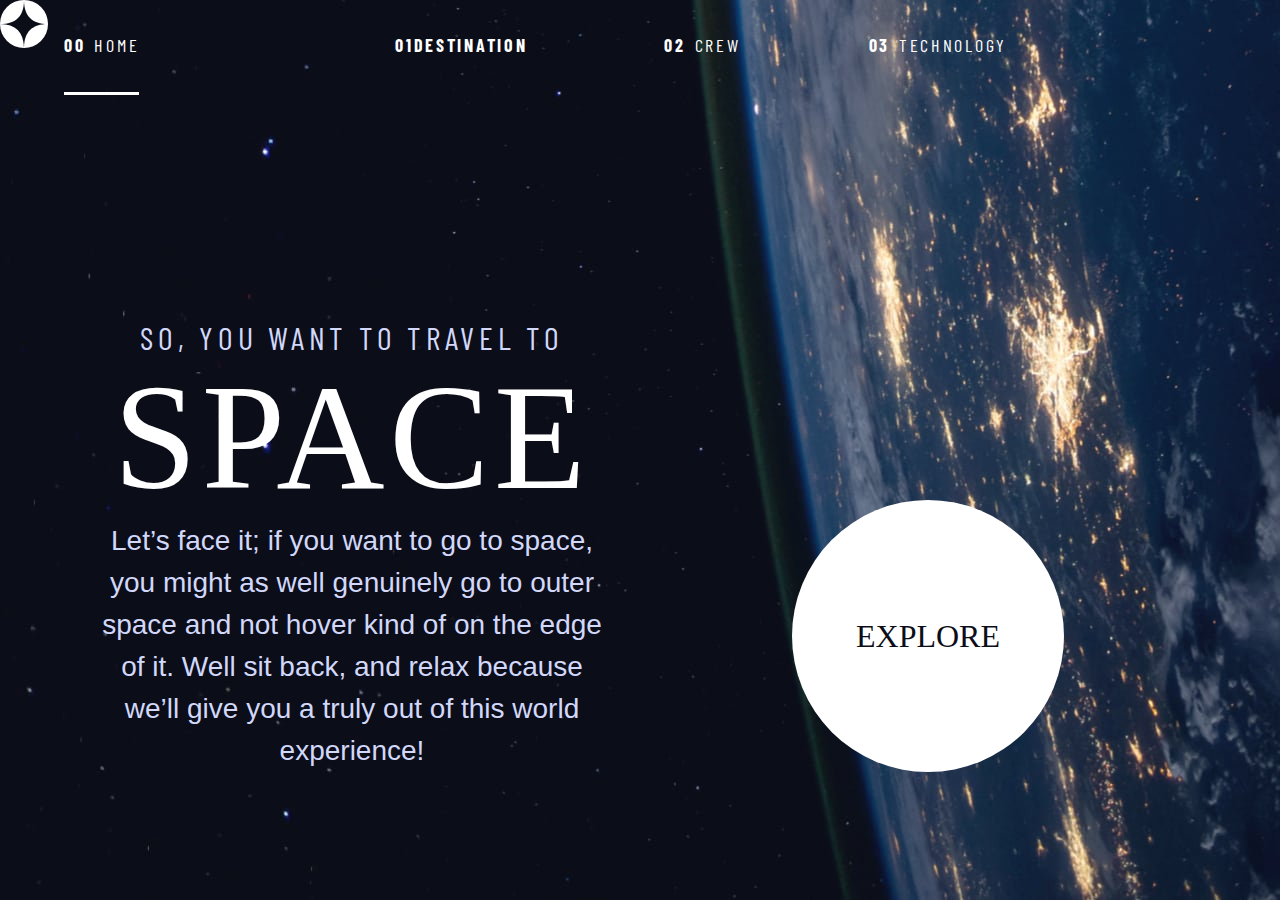
==== index.html @ 25a421b2 "Space travel Website" ====
<!DOCTYPE html>
<html lang="en">
  <head>
    <meta charset="UTF-8" />
    <meta http-equiv="X-UA-Compatible" content="IE=edge" />
    <meta name="viewport" content="width=device-width, initial-scale=1.0" />
    <link rel="stylesheet" href="index.css" />
    <link rel="preconnect" href="https://fonts.googleapis.com" />
    <link rel="preconnect" href="https://fonts.gstatic.com" crossorigin />
    <link href="https://fonts.googleapis.com/css2?family=Barlow+Condensed:wght@400;700&display=swap" rel="stylesheet"/>

    <link rel="icon" type="image/png" sizes="32x32" href="./assets/favicon-32x32.png"/>
    <title>Space Tourism Website</title>
  </head>

  <body class="home">

    <header class="primary-header flex">
      <div>
        <img src="assets/shared/logo.svg" alt="space tourism logo" />
      </div>

      <nav>
        <ul class="primary-navigation underline-indicators flex">
          <li class="active">
            <a class="ff-sans-cond uppercase text-white letter-spacing-2" href="index.html"><span>00</span>Home<a>
          </li>
          <li>
            <a class="ff-sans-cond uppercase text-white letter-spacing-2" href="destination.html"><span>01<span>Destination</a>
          </li>
          <li>
            <a class="ff-sans-cond uppercase text-white letter-spacing-2" href="crew.html"><span>02</span>Crew</a>
          </li>
          <li>
            <a class="ff-sans-cond uppercase text-white letter-spacing-2" href="technology.html"><span>03</span>Technology</a>
          </li>
        </ul>
      </nav>
    </header>

    <div class="grid-container grid-container--home">
      <div>
        <h1 class="ff-sans-cond fs-600 uppercase text-accent letter-spacing-1">
          So, you want to travel to
          <span class="d-block fs-900 text-white ff-serif">Space</span>
        </h1>

        <p class="fs-500">
          Let’s face it; if you want to go to space, you might as well genuinely
          go to outer space and not hover kind of on the edge of it. Well sit
          back, and relax because we’ll give you a truly out of this world
          experience!
        </p>
      </div>
      <div>
        <a href="#" class="large-button ff-serif uppercase text-dark bg-white">Explore</a>
      </div>
    </div>

  </body>
</html>
---- index.css ----
/*----- custom properties----- */

:root{
    
    /* colors */

    --clr-dark: 235 35% 7%;
    --clr-light: 231 77% 90%;
    --clr-white: 0 0% 100%;

    /* font sizes */

    --fs-900 : clamp(5rem, 8vw + 1rem ,9.375rem) ;
    --fs-800 : 6.25rem;
    --fs-700 : 3.5rem;
    --fs-600 : 2rem;
    --fs-500 : 1.75rem;
    --fs-400 : 1.125rem;
    --fs-300 : 1rem;
    --fs-200 : 0.875rem;

    /* font-families */

    --ff-serif: "Bellefair", serif;
    --ff-sans-cond: "Barlow Condensed", sans-serif;
    --ff-sans-normal: "Barlow", sans-serif;
}

@media(min-width: 35em){
    :root{
        --fs-900 : 9.375rem;
        --fs-800 : 5rem;
        --fs-700 : 2.5rem;
        --fs-600 : 1.5rem;
        --fs-400 : 1rem;
    }
}

@media (min-width: 45em){
    :root{
        --fs-800 : 6.25rem;
        --fs-700 : 3.5rem;
        --fs-600 : 2rem;
        --fs-400 : 1.125rem;
    }
}

/*-----Reset------ */

/* box-sizing */

*,
*::before,
*::after {
    box-sizing: border-box;
}

/* reset margins */

body,
h1,
h2,
h3,
h4,
h5,
p,
figure,
picture{
    margin:0;
}

h1,
h2,
h3,
h4,
h5,
h6,
p{
    font-weight: 400;
}

/* set up the body */
body{
    font-family: var(--ff-sans-normal);
    font-size: var(--fs-400);
    color: hsl(var(--clr-light));
    background-color: hsl(var(--clr-dark));
    line-height: 1.5;
    min-height: 100vh;
    display: grid;
    grid-template-rows: min-content 1fr;
}

/* images */

img,
picture{
    max-width: 100%;
    display: block;
}

/* forms font  */

input,
button,
textarea,
select{
    font: inherit;
}

/* remove animations for people who have turned them off */

@media (prefers-reduced-motion: reduce) {  
    *,
    *::before,
    *::after {
      animation-duration: 0.01ms !important;
      animation-iteration-count: 1 !important;
      transition-duration: 0.01ms !important;
      scroll-behavior: auto !important;
    }
}

  
/*------- Utility Classes ----- */

.flex{
    display: flex;
    gap: var(--gap, 1rem);
}

.grid{
    display: grid;
    gap: var(--gap, 1rem);
}

.d-block{
    display: block;
}

.flow > *:where(:not(:first-child)){
    margin-top: var(--flow-space, 1rem);
}

.container{
    padding-inline: 2em;
    margin-inline: auto;
    max-width: 80rem;
}

.grid-container{
   display: grid;
   text-align: center;
   place-items: center;
   row-gap: 20%;
   padding-inline: 2rem;
}

.grid-container *{
    max-width: 50ch;
}

@media(min-width: 45em){
    .grid-container{
        column-gap: var(--container-gap, 2rem);
        grid-template-columns: minmax(1rem, 1fr) repeat(2, minmax(0, 40em)) minmax(1rem, 1fr);
    }
    .grid-container > *:first-child{
        grid-column: 2;
    }
    
    .grid-container > *:last-child{
        grid-column: 3;
    }

    .grid-container--home{
        padding-bottom: 8rem;
        align-items: end;
    }
}


/* screen-reader only */

.sr-only{
    position: absolute;
    width: 1px;
    height: 1px;
    padding: 0;
    margin: -1px;
    overflow: hidden;
    clip: rect(0, 0, 0, 0);
    white-space: nowrap;
    bottom: 0;
}


/*---- colors ---- */

.bg-dark{
    background-color: hsl(var(--clr-dark));
}

.bg-accent{
    background-color: hsl(var(--clr-light));
}

.bg-white{
    background-color: hsl(var(--clr-white));
}

.text-dark{
    color: hsl(var(--clr-dark));
}

.text-accent{
    color: hsl(var(--clr-light));
}

.text-white{
    color: hsl(var(--clr-white));
}

/* typography */

.ff-serif{
    font-family: var(--ff-serif);
}

.ff-sans-cond{
    font-family: var(--ff-sans-cond);
}

.ff-sans-normal{
    font-family: var(--ff-sans-normal);
}

.letter-spacing-1{
    letter-spacing: 4.75px;
}

.letter-spacing-2{
    letter-spacing: 2.7px;
}

.letter-spacing-3{
    letter-spacing: 2.35px;
}

.uppercase{
    text-transform: uppercase;
}

.fs-900{
   font-size: var(--fs-900);
}

.fs-800{
    font-size: var(--fs-800);
 }

.fs-700{
    font-size: var(--fs-700);
}

.fs-600{
    font-size: var(--fs-600);
}

.fs-500{
    font-size: var(--fs-500);
}

.fs-400{
    font-size: var(--fs-400);
}

.fs-300{
    font-size: var(--fs-300);
}

.fs-200{
    font-size: var(--fs-200);
}

.fs-900,
.fs-800,
.fs-700,
.fs-600{
    line-height: 1.1;
}

.numbered-title{
    font-family: var(--ff-sans-cond);
    font-size: var(--fs-500);
    text-transform: uppercase;
    letter-spacing: 4.72px;
}

.numbered-title span{
    margin-right: .5em;
    font-weight: 700;
    color: hsl(var(--clr-white) / .25);
}


/* Components */

.large-button{
    font-size: 2rem;
    position: relative;
    display: inline-grid;
    z-index: 1;
    place-items: center;
    padding: 0 2em;
    border-radius: 50%;
    aspect-ratio: 1;
    text-decoration: none;
}

.large-button::after{
    content: '';
    position: absolute;
    z-index: -1;
    width: 100%;
    height: 100%;
    background: hsl(var(--clr-white) / .1);
    opacity: 0;
    border-radius: 50%;
    transition: opacity 500ms linear, transform 700ms ease-in-out;
}

.large-button:hover::after,
.large-button:focus::after{
    opacity: 1;
    transform: scale(1.5);
}

.primary-navigation{
    --gap: 8rem;
    --underline-gap: 2rem;
    list-style: none;
    padding: 0;
    margin: 0;
}

.primary-navigation a{
    text-decoration: none;
}

.primary-navigation a > span{
    font-weight: 700;
    margin-right: .5em;
}

.underline-indicators > *{
    padding: var(--underline-gap, 1rem) 0;
    border-bottom: .2rem solid hsl(var(--clr-white) / 0);
}

.underline-indicators > *:hover,
.underline-indicators> *:focus{
    border-color: hsl(var(--clr-white) / .25);
}

.underline-indicators > .active,
.underline-indicators > [aria-selected="true"]{
    color: hsl(var(--clr-white) / 1);
    border-color: hsl(var(--clr-white) / 1);
}

.tab-list{
    --gap: 2rem;
}

.dot-indicators > *{
    cursor: pointer;
    border: 0;
    border-radius: 50%;
    padding: .5em;
    background-color: hsl(var(--clr-white) / .25);
}

.dot-indicators > *:hover,
.dot-indicators > *:focus{
    background-color: hsl(var(--clr-white) / .5);
}

.dot-indicators > [aria-selected="true"]{
    background-color: hsl(var(--clr-white) / 1);
}

/* ----- Page Specific ----- */
body{
    background-size: cover;
    background-position: center center;
    background-repeat: no-repeat;
    background-attachment: fixed;
}
/* Home */

.home{
    background-image: url(./assets/home/background-home-mobile.jpg);
   
}

@media(min-width:35em){
    .home{
        background-image: url(assets/home/background-home-tablet.jpg);
    }
}

@media(min-width:45em){
    .home{
       background-image: url(assets/home/background-home-desktop.jpg);
    }
}
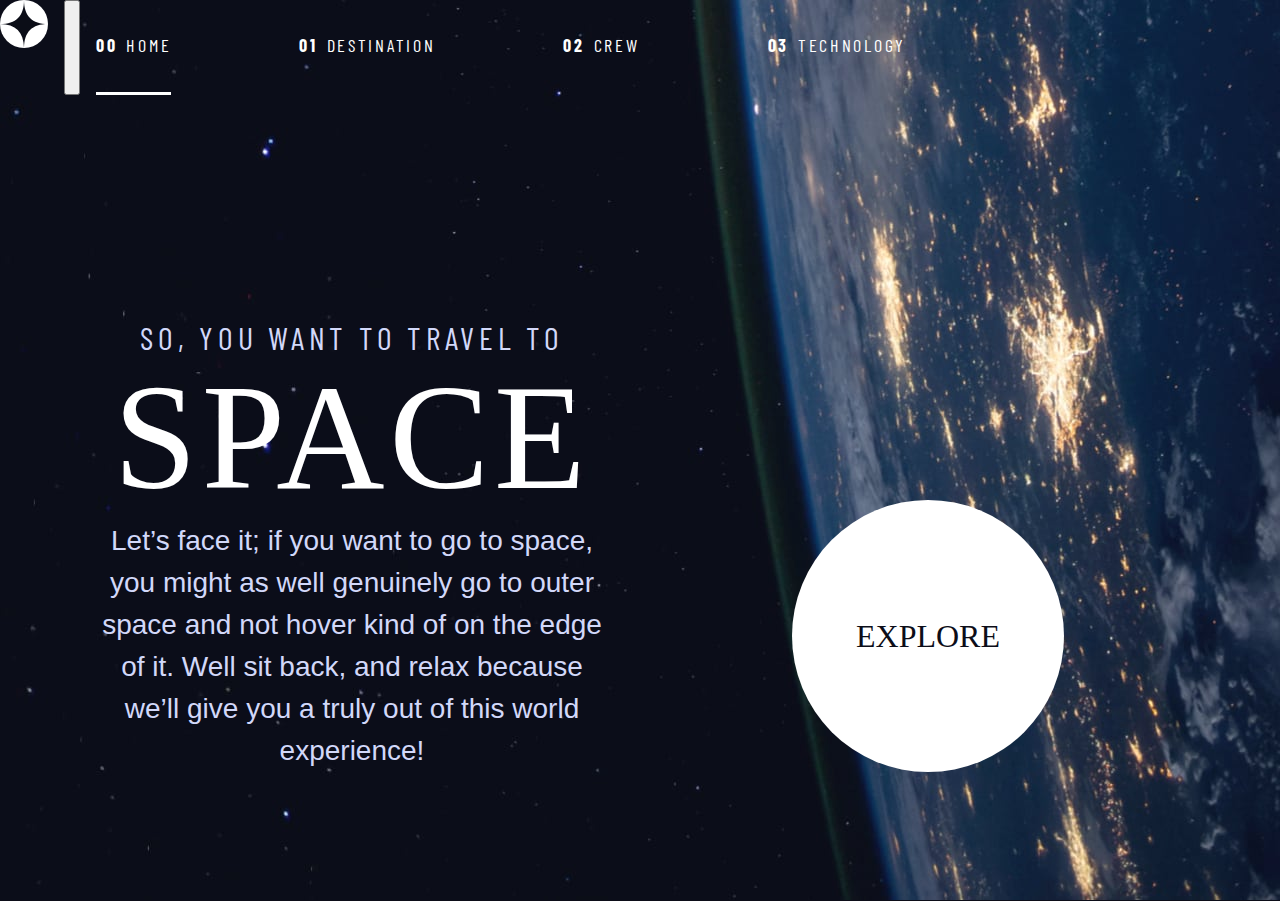
==== commit c6367b2b: "Changes made in the navbar menu" ====
--- a/index.html
+++ b/index.html
@@ -11,6 +11,7 @@
 
     <link rel="icon" type="image/png" sizes="32x32" href="./assets/favicon-32x32.png"/>
     <title>Space Tourism Website</title>
+    <script src="index.js" defer></script>
   </head>
 
   <body class="home">
@@ -19,20 +20,14 @@
       <div>
         <img src="assets/shared/logo.svg" alt="space tourism logo" />
       </div>
-
+      <button class="mobile-nav-toggle" aria-controls="primary-navigation"><span class="sr-only" aria-expanded="false">Menu</span></button>
       <nav>
-        <ul class="primary-navigation underline-indicators flex">
-          <li class="active">
-            <a class="ff-sans-cond uppercase text-white letter-spacing-2" href="index.html"><span>00</span>Home<a>
+        <ul data-visible="false" class="primary-navigation underline-indicators flex">
+          <li class="active"><a class="ff-sans-cond uppercase text-white letter-spacing-2" href="index.html"><span>00</span>Home</a>
           </li>
-          <li>
-            <a class="ff-sans-cond uppercase text-white letter-spacing-2" href="destination.html"><span>01<span>Destination</a>
-          </li>
-          <li>
-            <a class="ff-sans-cond uppercase text-white letter-spacing-2" href="crew.html"><span>02</span>Crew</a>
-          </li>
-          <li>
-            <a class="ff-sans-cond uppercase text-white letter-spacing-2" href="technology.html"><span>03</span>Technology</a>
+          <li><a class="ff-sans-cond uppercase text-white letter-spacing-2" href="destination.html"><span>01</span>Destination</a></li>
+          <li><a class="ff-sans-cond uppercase text-white letter-spacing-2" href="crew.html"><span>02</span>Crew</a></li>
+          <li><a class="ff-sans-cond uppercase text-white letter-spacing-2" href="technology.html"><span>03</span>Technology</a>
           </li>
         </ul>
       </nav>
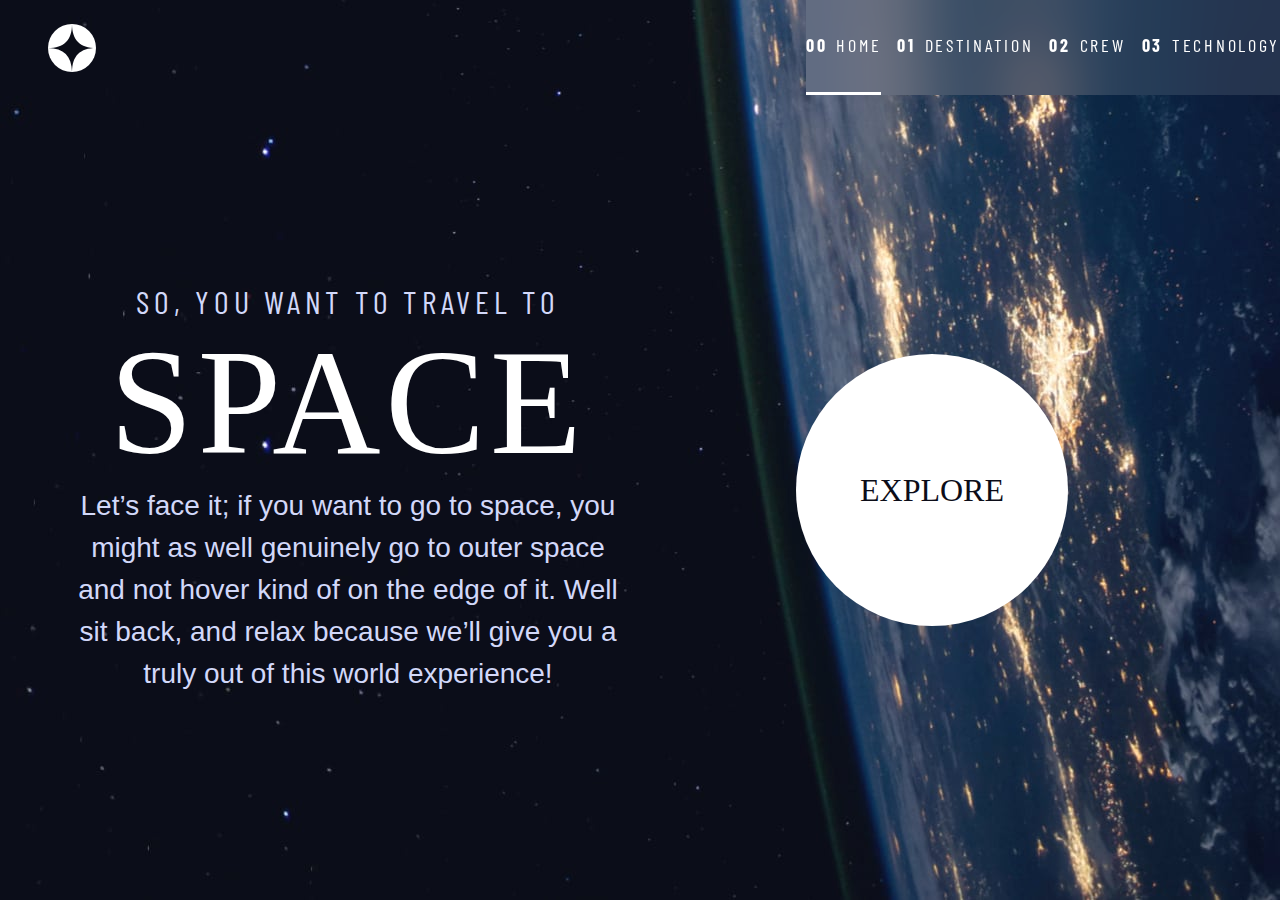
==== commit b7bb10d1: "added changes to nav menu" ====
--- a/index.html
+++ b/index.html
@@ -18,7 +18,7 @@
 
     <header class="primary-header flex">
       <div>
-        <img src="assets/shared/logo.svg" alt="space tourism logo" />
+        <img src="assets/shared/logo.svg" alt="space tourism logo" class="logo" />
       </div>
       <button class="mobile-nav-toggle" aria-controls="primary-navigation"><span class="sr-only" aria-expanded="false">Menu</span></button>
       <nav>
@@ -35,12 +35,12 @@
 
     <div class="grid-container grid-container--home">
       <div>
-        <h1 class="ff-sans-cond fs-600 uppercase text-accent letter-spacing-1">
+        <h1 class="ff-sans-cond fs-600 uppercase text-accent letter-spacing-1 mobile-size">
           So, you want to travel to
           <span class="d-block fs-900 text-white ff-serif">Space</span>
         </h1>
 
-        <p class="fs-500">
+        <p class="fs-500 mobile-size">
           Let’s face it; if you want to go to space, you might as well genuinely
           go to outer space and not hover kind of on the edge of it. Well sit
           back, and relax because we’ll give you a truly out of this world
--- a/index.css
+++ b/index.css
@@ -36,7 +36,7 @@
     }
 }
 
-@media (min-width: 45em){
+@media (min-width: 55em){
     :root{
         --fs-800 : 6.25rem;
         --fs-700 : 3.5rem;
@@ -89,6 +89,7 @@
     min-height: 100vh;
     display: grid;
     grid-template-rows: min-content 1fr;
+    overflow-x: hidden;
 }
 
 /* images */
@@ -153,17 +154,17 @@
    text-align: center;
    place-items: center;
    row-gap: 20%;
-   padding-inline: 2rem;
+   padding-inline: 1rem;
 }
 
 .grid-container *{
-    max-width: 50ch;
-}
-
-@media(min-width: 45em){
+    max-width: 70ch;
+}
+
+@media(min-width: 55em){
     .grid-container{
-        column-gap: var(--container-gap, 2rem);
-        grid-template-columns: minmax(1rem, 1fr) repeat(2, minmax(0, 40em)) minmax(1rem, 1fr);
+        column-gap: var(--container-gap, 1rem);
+        grid-template-columns: minmax(2rem, 1fr) repeat(2, minmax(0, 50em)) minmax(2rem, 1fr);
     }
     .grid-container > *:first-child{
         grid-column: 2;
@@ -174,8 +175,8 @@
     }
 
     .grid-container--home{
-        padding-bottom: 8rem;
-        align-items: end;
+        padding-bottom: 1rem;
+        align-items: center;
     }
 }
 
@@ -336,12 +337,26 @@
     transform: scale(1.5);
 }
 
+.logo{
+    margin:1rem clamp(1.5rem, 5vw, 3rem);
+}
+
+.primary-header{
+    justify-content: space-between;
+    align-items: center;
+}
+
 .primary-navigation{
-    --gap: 8rem;
     --underline-gap: 2rem;
     list-style: none;
     padding: 0;
     margin: 0;
+    background-color: hsl(var(--clr-white) / .1);
+    backdrop-filter: blur(2rem);
+}
+
+.mobile-nav-toggle{
+    display: none;
 }
 
 .primary-navigation a{
@@ -351,6 +366,58 @@
 .primary-navigation a > span{
     font-weight: 700;
     margin-right: .5em;
+}
+
+@media(max-width:35em){
+    .primary-navigation{
+        --underline-gap: .8rem;
+        position: fixed;
+        z-index: 1000;
+        flex-direction: column;
+        inset: 0 0 0 30%;
+        list-style: none;
+        padding: min(20rem, 10vh) 2rem;
+        margin: 0;
+        transform: translateX(100%);
+        transition: transform 500ms ease-in-out;
+    }
+
+    .primary-navigation.underline-indicators > .active{
+        border: 0;
+    }
+
+    .primary-navigation[data-visible= "true"]{
+        transform: translateX(0);
+    }
+
+    .mobile-nav-toggle{
+        display: block;
+        position: absolute;
+        z-index: 2000;
+        top: 2rem;
+        right: 1rem;
+        background: transparent; 
+        border: 0;
+        background-image: url(assets/shared/icon-hamburger.svg);
+        width: 1.5rem;
+        aspect-ratio: 1;
+        background-repeat: no-repeat;
+        cursor: pointer;
+    }
+
+    .mobile-nav-toggle[aria-expanded = 'true']{
+        background-image: url(assets/shared/icon-close.svg);
+    }
+}
+
+@media(min-width:35em) and (max-width: 55em){
+    .primary-navigation{
+        padding-inline: 3rem;
+    }
+
+    .primary-navigation a > span{
+        display: none;
+    }
 }
 
 .underline-indicators > *{
@@ -401,7 +468,6 @@
 
 .home{
     background-image: url(./assets/home/background-home-mobile.jpg);
-   
 }
 
 @media(min-width:35em){
@@ -410,7 +476,7 @@
     }
 }
 
-@media(min-width:45em){
+@media(min-width:55em){
     .home{
        background-image: url(assets/home/background-home-desktop.jpg);
     }
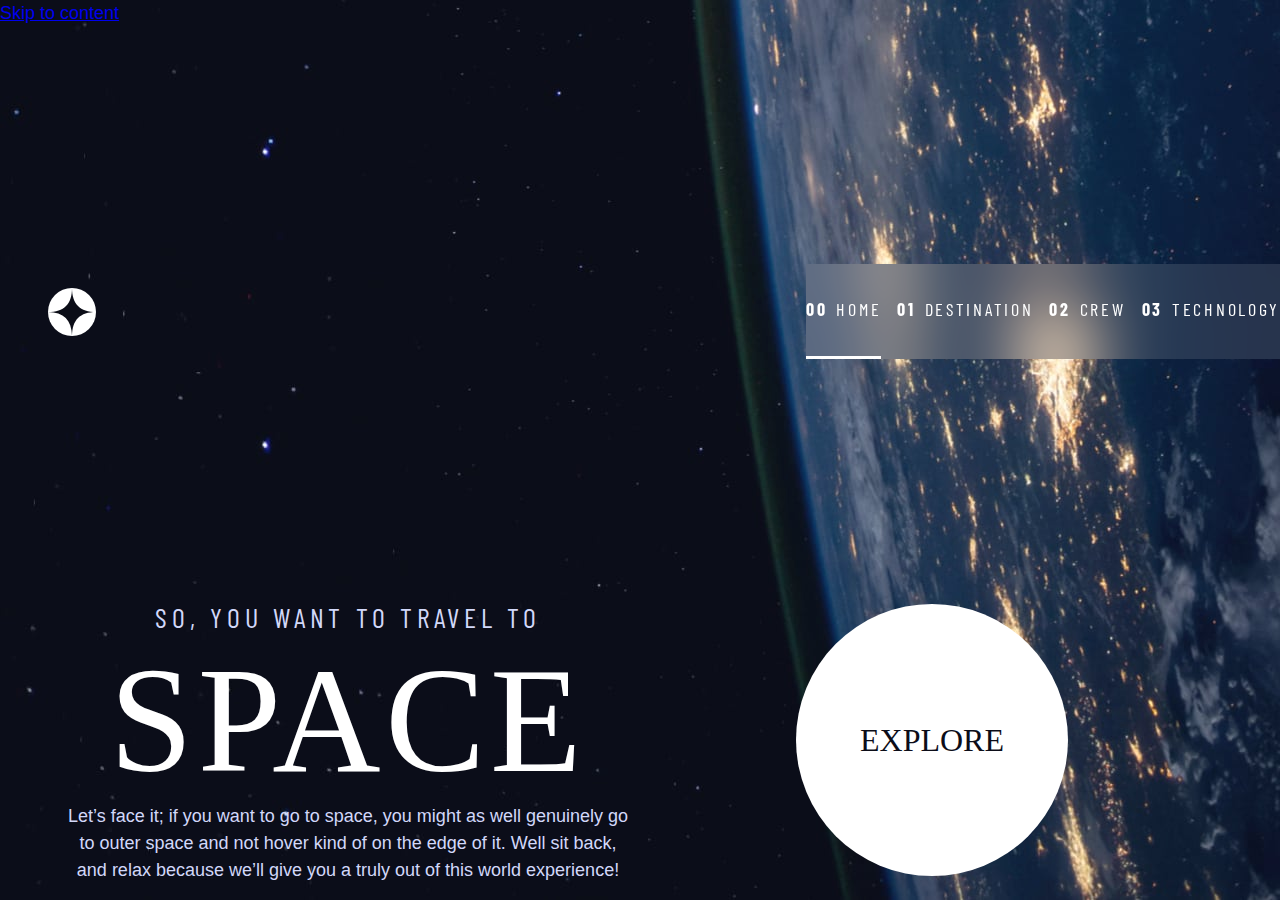
==== commit 88957a99: "added skip content feature and accessibility feature" ====
--- a/index.html
+++ b/index.html
@@ -15,7 +15,7 @@
   </head>
 
   <body class="home">
-
+    <a class="skip-to-content" href="#main">Skip to content</a>
     <header class="primary-header flex">
       <div>
         <img src="assets/shared/logo.svg" alt="space tourism logo" class="logo" />
@@ -23,24 +23,24 @@
       <button class="mobile-nav-toggle" aria-controls="primary-navigation"><span class="sr-only" aria-expanded="false">Menu</span></button>
       <nav>
         <ul data-visible="false" class="primary-navigation underline-indicators flex">
-          <li class="active"><a class="ff-sans-cond uppercase text-white letter-spacing-2" href="index.html"><span>00</span>Home</a>
+          <li class="active"><a class="ff-sans-cond uppercase text-white letter-spacing-2" href="index.html"><span aria-hidden="true">00</span>Home</a>
           </li>
-          <li><a class="ff-sans-cond uppercase text-white letter-spacing-2" href="destination.html"><span>01</span>Destination</a></li>
-          <li><a class="ff-sans-cond uppercase text-white letter-spacing-2" href="crew.html"><span>02</span>Crew</a></li>
-          <li><a class="ff-sans-cond uppercase text-white letter-spacing-2" href="technology.html"><span>03</span>Technology</a>
+          <li><a class="ff-sans-cond uppercase text-white letter-spacing-2" href="destination.html"><span aria-hidden="true">01</span>Destination</a></li>
+          <li><a class="ff-sans-cond uppercase text-white letter-spacing-2" href="crew.html"><span aria-hidden="true">02</span>Crew</a></li>
+          <li><a class="ff-sans-cond uppercase text-white letter-spacing-2" href="technology.html"><span aria-hidden="true">03</span>Technology</a>
           </li>
         </ul>
       </nav>
     </header>
 
-    <div class="grid-container grid-container--home">
+    <main id="main" class="grid-container grid-container--home">
       <div>
-        <h1 class="ff-sans-cond fs-600 uppercase text-accent letter-spacing-1 mobile-size">
+        <h1 class="ff-sans-cond fs-500 uppercase text-accent letter-spacing-1 mobile-size">
           So, you want to travel to
           <span class="d-block fs-900 text-white ff-serif">Space</span>
         </h1>
 
-        <p class="fs-500 mobile-size">
+        <p class="fs-400 mobile-size">
           Let’s face it; if you want to go to space, you might as well genuinely
           go to outer space and not hover kind of on the edge of it. Well sit
           back, and relax because we’ll give you a truly out of this world
@@ -50,7 +50,7 @@
       <div>
         <a href="#" class="large-button ff-serif uppercase text-dark bg-white">Explore</a>
       </div>
-    </div>
+    </main>
 
   </body>
 </html>
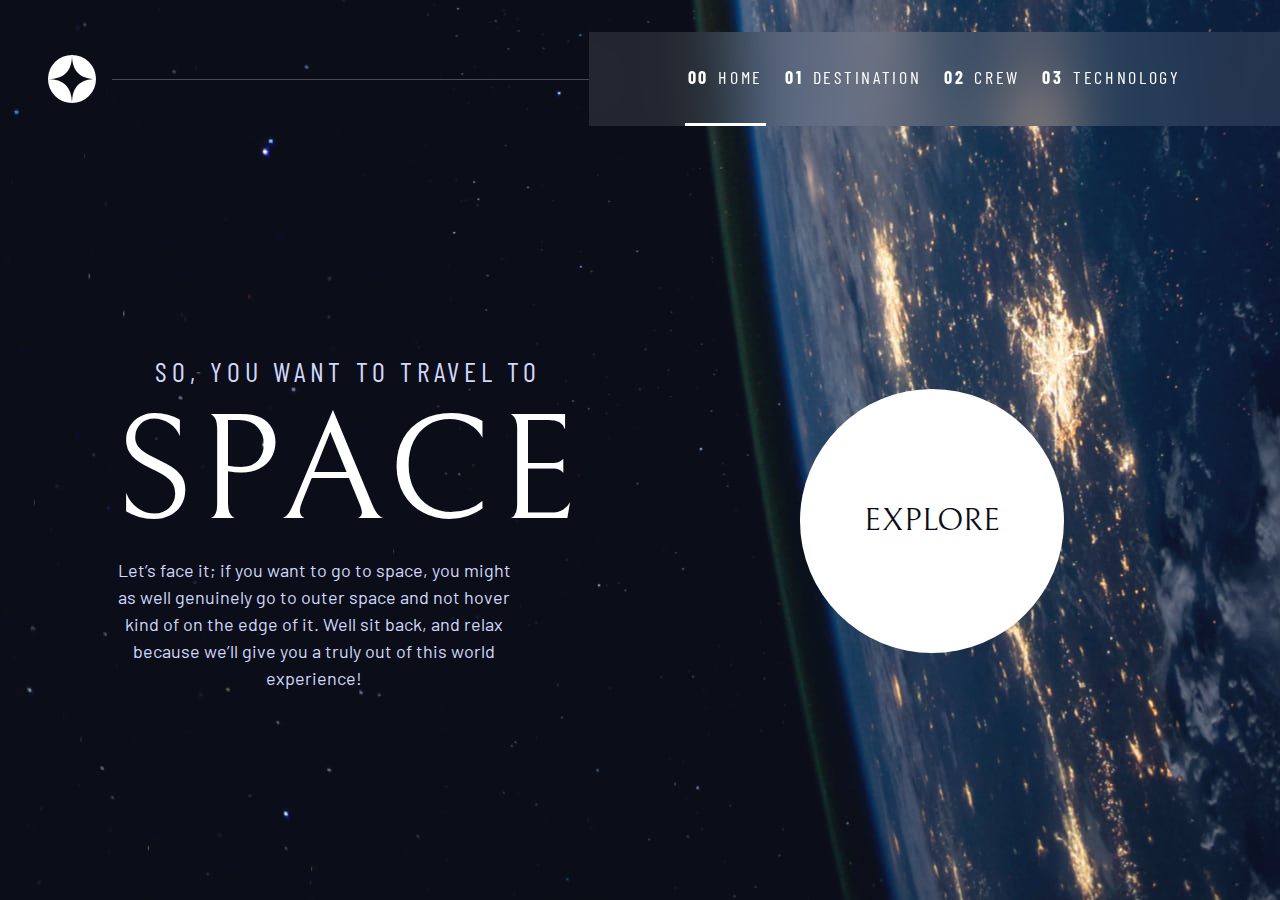
==== commit 545973a6: "changed font style and added link to explore button" ====
--- a/index.html
+++ b/index.html
@@ -5,13 +5,14 @@
     <meta http-equiv="X-UA-Compatible" content="IE=edge" />
     <meta name="viewport" content="width=device-width, initial-scale=1.0" />
     <link rel="stylesheet" href="index.css" />
-    <link rel="preconnect" href="https://fonts.googleapis.com" />
-    <link rel="preconnect" href="https://fonts.gstatic.com" crossorigin />
-    <link href="https://fonts.googleapis.com/css2?family=Barlow+Condensed:wght@400;700&display=swap" rel="stylesheet"/>
+    <link rel="preconnect" href="https://fonts.googleapis.com">
+    <link rel="preconnect" href="https://fonts.gstatic.com" crossorigin>
+    <link href="https://fonts.googleapis.com/css2?family=Barlow+Condensed:wght@400;700&family=Barlow:wght@400;700&family=Bellefair&display=swap" rel="stylesheet">
 
     <link rel="icon" type="image/png" sizes="32x32" href="./assets/favicon-32x32.png"/>
     <title>Space Tourism Website</title>
-    <script src="index.js" defer></script>
+    <script src="navigation.js" defer></script>
+    <script src="tab.js" defer></script>
   </head>
 
   <body class="home">
@@ -35,7 +36,7 @@
 
     <main id="main" class="grid-container grid-container--home">
       <div>
-        <h1 class="ff-sans-cond fs-500 uppercase text-accent letter-spacing-1 mobile-size">
+        <h1 class="ff-sans-cond fs-500 uppercase text-accent letter-spacing-1 mobile-size-1">
           So, you want to travel to
           <span class="d-block fs-900 text-white ff-serif">Space</span>
         </h1>
@@ -48,7 +49,7 @@
         </p>
       </div>
       <div>
-        <a href="#" class="large-button ff-serif uppercase text-dark bg-white">Explore</a>
+        <a href="destination.html" class="large-button ff-serif uppercase text-dark bg-white">Explore</a>
       </div>
     </main>
 
--- a/index.css
+++ b/index.css
@@ -14,7 +14,7 @@
     --fs-800 : 6.25rem;
     --fs-700 : 3.5rem;
     --fs-600 : 2rem;
-    --fs-500 : 1.75rem;
+    --fs-500 : 1rem;
     --fs-400 : 1.125rem;
     --fs-300 : 1rem;
     --fs-200 : 0.875rem;
@@ -32,6 +32,7 @@
         --fs-800 : 5rem;
         --fs-700 : 2.5rem;
         --fs-600 : 1.5rem;
+        --fs-500 : 1.25rem;
         --fs-400 : 1rem;
     }
 }
@@ -41,6 +42,7 @@
         --fs-800 : 6.25rem;
         --fs-700 : 3.5rem;
         --fs-600 : 2rem;
+        --fs-500 : 1.75rem;
         --fs-400 : 1.125rem;
     }
 }
@@ -94,8 +96,7 @@
 
 /* images */
 
-img,
-picture{
+img{
     max-width: 100%;
     display: block;
 }
@@ -136,7 +137,9 @@
 }
 
 .d-block{
-    display: block;
+    display: flex;
+    justify-content: center;
+    align-items: center;
 }
 
 .flow > *:where(:not(:first-child)){
@@ -147,37 +150,6 @@
     padding-inline: 2em;
     margin-inline: auto;
     max-width: 80rem;
-}
-
-.grid-container{
-   display: grid;
-   text-align: center;
-   place-items: center;
-   row-gap: 20%;
-   padding-inline: 1rem;
-}
-
-.grid-container *{
-    max-width: 70ch;
-}
-
-@media(min-width: 55em){
-    .grid-container{
-        column-gap: var(--container-gap, 1rem);
-        grid-template-columns: minmax(2rem, 1fr) repeat(2, minmax(0, 50em)) minmax(2rem, 1fr);
-    }
-    .grid-container > *:first-child{
-        grid-column: 2;
-    }
-    
-    .grid-container > *:last-child{
-        grid-column: 3;
-    }
-
-    .grid-container--home{
-        padding-bottom: 1rem;
-        align-items: center;
-    }
 }
 
 
@@ -195,8 +167,22 @@
     bottom: 0;
 }
 
-
-/*---- colors ---- */
+.skip-to-content{
+    position: absolute;
+    background-color: hsl(var(--clr-white));
+    color: hsl(var(--clr-dark));
+    padding: .5em 1em;
+    margin-inline: auto;
+    transform: translateY(-100%);
+    transition: transform 250ms ease-in;
+}
+
+.skip-to-content:focus{
+    transform: translateY(0);
+}
+
+
+/* ---- colors ---- */
 
 .bg-dark{
     background-color: hsl(var(--clr-dark));
@@ -222,7 +208,7 @@
     color: hsl(var(--clr-white));
 }
 
-/* typography */
+/* ------typography------ */
 
 .ff-serif{
     font-family: var(--ff-serif);
@@ -305,7 +291,7 @@
 }
 
 
-/* Components */
+/* -------Components------- */
 
 .large-button{
     font-size: 2rem;
@@ -337,8 +323,12 @@
     transform: scale(1.5);
 }
 
+.mobile-size{
+    max-width: 40ch;
+}
+
 .logo{
-    margin:1rem clamp(1.5rem, 5vw, 3rem);
+    margin: 1rem clamp(1.5rem, 5vw, 3rem);
 }
 
 .primary-header{
@@ -351,6 +341,7 @@
     list-style: none;
     padding: 0;
     margin: 0;
+    margin-bottom: 2rem;
     background-color: hsl(var(--clr-white) / .1);
     backdrop-filter: blur(2rem);
 }
@@ -395,7 +386,7 @@
         position: absolute;
         z-index: 2000;
         top: 2rem;
-        right: 1rem;
+        right: 2rem;
         background: transparent; 
         border: 0;
         background-image: url(assets/shared/icon-hamburger.svg);
@@ -410,19 +401,51 @@
     }
 }
 
+@media(min-width: 35em){
+    .primary-navigation{
+        padding-inline: clamp(2rem, 10vw, 6rem);
+    }
+}
+
 @media(min-width:35em) and (max-width: 55em){
-    .primary-navigation{
-        padding-inline: 3rem;
-    }
-
     .primary-navigation a > span{
         display: none;
     }
 }
 
+@media(min-width: 55em){
+    .primary-header::after{
+        content: '';
+        display: block;
+        position: relative;
+        height: 1px;
+        width: 100%;
+        order: 1;
+        margin-right: -4rem;
+        background-color: hsl(var(--clr-white) / .25);
+    }
+
+    nav{
+        order: 2;
+    }
+
+    .primary-navigation{
+        margin-block: 2rem;
+    }
+}
+
 .underline-indicators > *{
+    cursor: pointer;
+    border: 0;
     padding: var(--underline-gap, 1rem) 0;
     border-bottom: .2rem solid hsl(var(--clr-white) / 0);
+    background-color: transparent;
+}
+
+@media (min-width:35em){
+    .underline-indicators > *{
+        padding: var(--underline-gap, .4rem) .2rem;
+    }
 }
 
 .underline-indicators > *:hover,
@@ -457,17 +480,40 @@
     background-color: hsl(var(--clr-white) / 1);
 }
 
+.numbered-indicators > *{
+    cursor: pointer;
+    border-radius: 50%;
+    padding: .8em 1.4em;
+    display: flex;
+    margin-bottom: .8em;
+    border-color: hsl( var(--clr-white) / .25 );
+    background-color: hsl( var(--clr-dark) );
+    color: hsl( var(--clr-white) );
+}
+
+.numbered-indicators > *:hover,
+.numbered-indicators > *:focus {
+    border-color: hsl( var(--clr-white) / 1 );
+}
+
+.numbered-indicators > [aria-selected="true"] {
+    background-color: hsl( var(--clr-white) / 1); 
+    color: hsl( var(--clr-dark) );
+}
+
 /* ----- Page Specific ----- */
+
 body{
     background-size: cover;
     background-position: center center;
     background-repeat: no-repeat;
     background-attachment: fixed;
 }
-/* Home */
+
+/* -------Home------- */
 
 .home{
-    background-image: url(./assets/home/background-home-mobile.jpg);
+    background-image: url(assets/home/background-home-mobile.jpg);
 }
 
 @media(min-width:35em){
@@ -482,10 +528,262 @@
     }
 }
 
-
-
-
-
-
-
-
+/* -------destination------- */
+
+.destination{
+    background-image: url(assets/destination/background-destination-mobile.jpg);
+}
+
+@media(min-width:35em){
+    .destination{
+        background-image: url(assets/destination/background-destination-tablet.jpg);
+    }
+}
+
+@media(min-width:55em){
+    .destination{
+       background-image: url(assets/destination/background-destination-desktop.jpg);
+    }
+}
+
+
+/* ------crew------ */
+
+.crew{
+    background-image: url(assets/crew/background-crew-mobile.jpg);
+}
+
+@media(min-width:35em){
+    .crew{
+        background-image: url(assets/crew/background-crew-tablet.jpg);
+    }
+}
+
+@media(min-width:55em){
+    .crew{
+       background-image: url(assets/crew/background-crew-desktop.jpg);
+    }
+}
+
+/* ------technology------ */
+
+.technology{
+    background-image: url(assets/technology/background-technology-mobile.jpg);
+}
+
+@media(min-width:35em){
+    .crew{
+        background-image: url(assets/technology/background-technology-tablet.jpg);
+    }
+}
+
+@media(min-width:55em){
+    .crew{
+       background-image: url(assets/technology/background-technology-desktop.jpg);
+    }
+}
+
+
+.grid-container{
+    display: grid;
+    text-align: center;
+    place-items: center;
+    row-gap: 10%;
+    padding-inline: 1rem;
+}
+
+.grid-container--destination,
+.grid-container--technology{
+    row-gap: 5%;
+}
+
+.grid-container--technology{
+    padding-inline: 0;
+}
+ 
+.numbered-title{
+    grid-area: title;
+}
+
+
+/* ------- destination ------- */
+
+.grid-container--destination{
+    grid-template-areas: 
+        'title'
+        'image'
+        'tabs'
+        'content';
+}
+
+.grid-container--destination > picture{
+    grid-area: image;
+    max-width: 60%;
+}
+
+.grid-container--destination > .tab-list{
+    grid-area: tabs;
+}
+
+.grid-container--destination > .destination-info{
+    grid-area: content;
+}
+
+.destination-meta{
+    flex-direction: column;
+    border-top: 1px solid hsl(var(--clr-white) / .25);
+    padding-top: 2.5rem;
+    margin-top: 2.5rem;
+    padding-bottom: 4rem;
+    margin-inline: auto;
+}
+
+.destination-meta p{
+    font-size: 2rem;
+}
+
+/* ------crew------- */
+
+.grid-container--crew{
+    grid-template-areas: 
+        'title'
+        'image'
+        'tabs'
+        'content';
+}
+
+.grid-container--crew > picture{
+    grid-area: image;
+    max-width: 80%;
+    border-bottom: 1px solid hsl(var(--clr-white) / .1);
+}
+
+.grid-container--crew > .dot-indicators{
+    grid-area: tabs;
+}
+
+.grid-container--crew > .crew-info{
+    grid-area: content;
+}
+
+.crew-info > h2{
+    color: hsl(var(--clr-white) / .5);
+    padding: .2rem 0;
+}
+
+.space-small{
+    padding-bottom: 1.5rem;
+}
+
+
+/*-----technology------ */
+
+.grid-container--technology{
+    grid-template-areas: 
+        'title'
+        'image'
+        'tabs'
+        'content';
+}
+
+.grid-container--technology > picture{
+    grid-area: image;
+}
+
+.grid-container--technology > .numbered-indicators{
+    grid-area: tabs;
+}
+
+.grid-container--technology > .crew-info{
+    grid-area: content;
+}
+
+
+@media(min-width: 35em){
+    .numbered-title{
+        justify-self: start;
+    }
+
+    .destination-meta{
+        flex-direction: row;
+        justify-content: space-evenly;
+    }
+
+    .grid-container--crew{
+        grid-template-areas: 
+            'title'
+            'content'
+            'tabs'
+            'image';
+    }
+
+    .crew-info > h2{
+        padding: .5rem 0;
+    }
+
+    .space-small{
+        padding-bottom: 1rem;
+    }
+}
+ 
+@media(min-width: 55em){
+    .grid-container{
+        column-gap: var(--container-gap, 1rem);
+        grid-template-columns: minmax(2rem, 1fr) repeat(2, minmax(0, 50em)) minmax(2rem, 1fr);
+    }
+
+    .grid-container--home > *:first-child{
+        grid-column: 2;
+    }
+     
+    .grid-container--home > *:last-child{
+        grid-column: 3;
+    }
+ 
+    .grid-container--home{
+        padding-bottom: 1rem;
+        align-items: center;
+    }
+
+    .grid-container--destination{
+        grid-template-areas: 
+            '. title title .'
+            '. image tabs .'
+            '. image content .';
+    }
+
+    .destination-info,
+    .crew-info{
+        text-align: left;
+    }
+
+    .grid-container--destination > picture,
+    .grid-container--crew > picture,
+    .grid-container--technology > picture{
+        max-width: 90%;
+    }
+
+    .destination-meta{
+        --gap: min(8vw,6rem);
+        justify-content: start;
+    }
+
+    .grid-container--crew{
+        grid-template-areas: 
+            '. title title .'
+            '. content image .'
+            '. tabs image .';
+    }
+
+    .dot-indicators{
+        justify-self: start;
+    }
+
+    .crew-info > h2{
+        padding: 1rem 0;
+    }
+
+    .space-small{
+        padding-bottom: 2rem;
+    }
+}